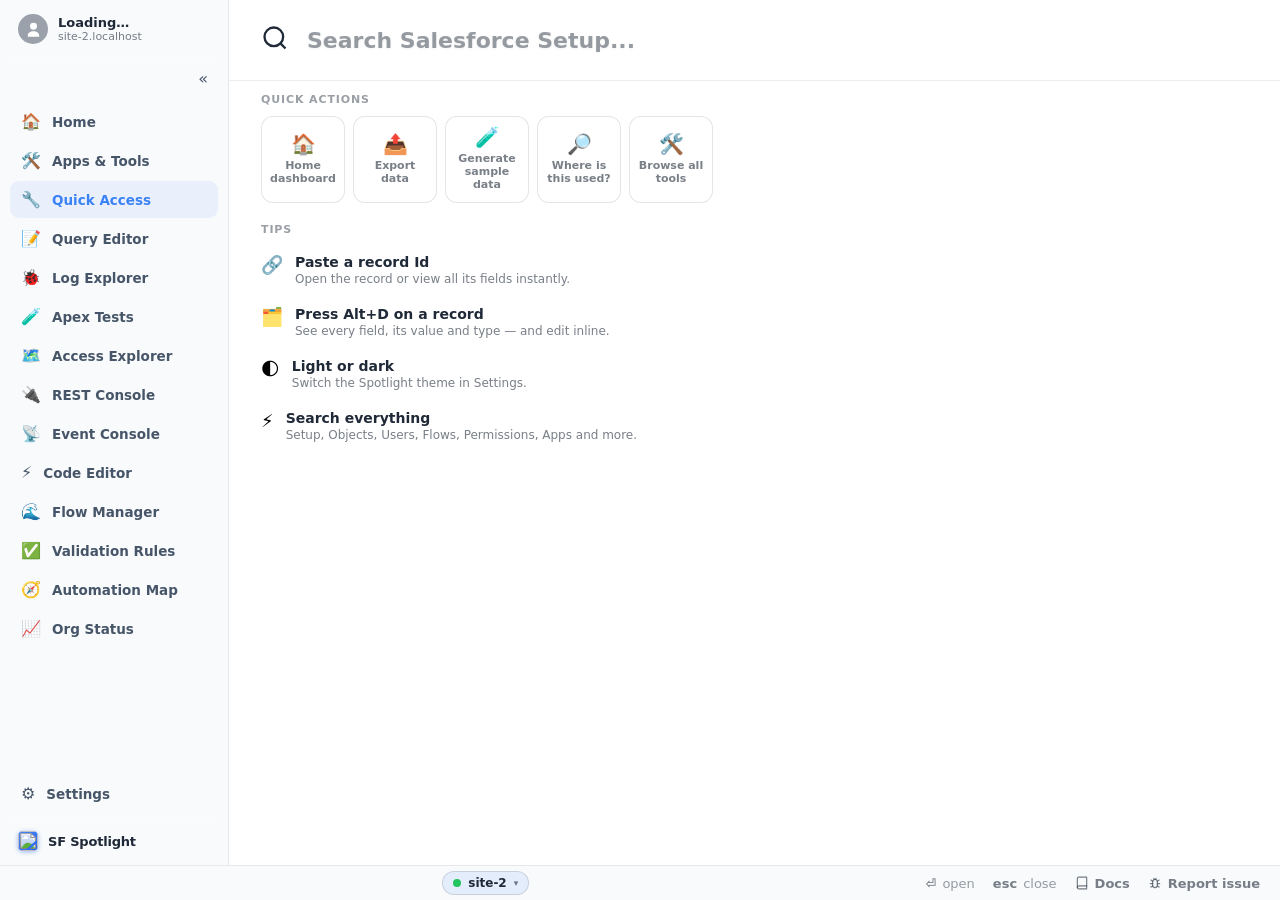
==== spotlight.html @ d2def007 "feat: initialize project structure with extension manifest, assets, and core logic files" ====
<!doctype html>
<html lang="en">
  <head>
    <meta charset="utf-8" />
    <meta name="viewport" content="width=device-width, initial-scale=1.0" />
    <title>Spotlight for Salesforce</title>
    <link rel="icon" type="image/svg+xml" href="icons/Spotlite-Icon.svg" />
    <style>
      html, body { margin: 0; height: 100%; font-family: Inter, system-ui, sans-serif; }
    </style>
  </head>
  <body>
    <script src="content-ui.js"></script>
  </body>
</html>
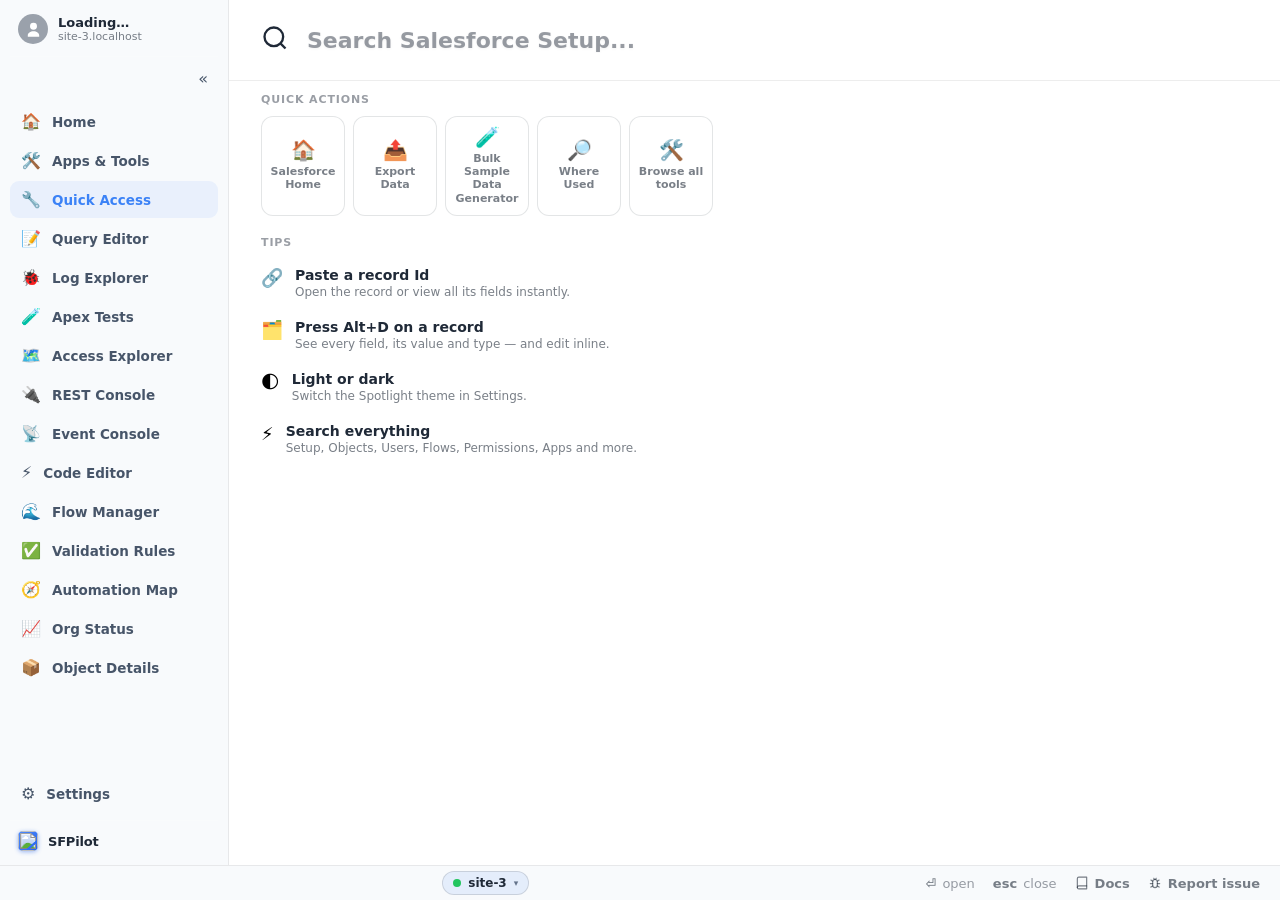
==== commit 3c9effed: "feat: integrate AI agent functionality into Salesforce extension - Added new AI agent script (ai-age" ====
--- a/spotlight.html
+++ b/spotlight.html
@@ -11,5 +11,6 @@
   </head>
   <body>
     <script src="content-ui.js"></script>
+    <script src="ai-agent.js"></script>
   </body>
 </html>
